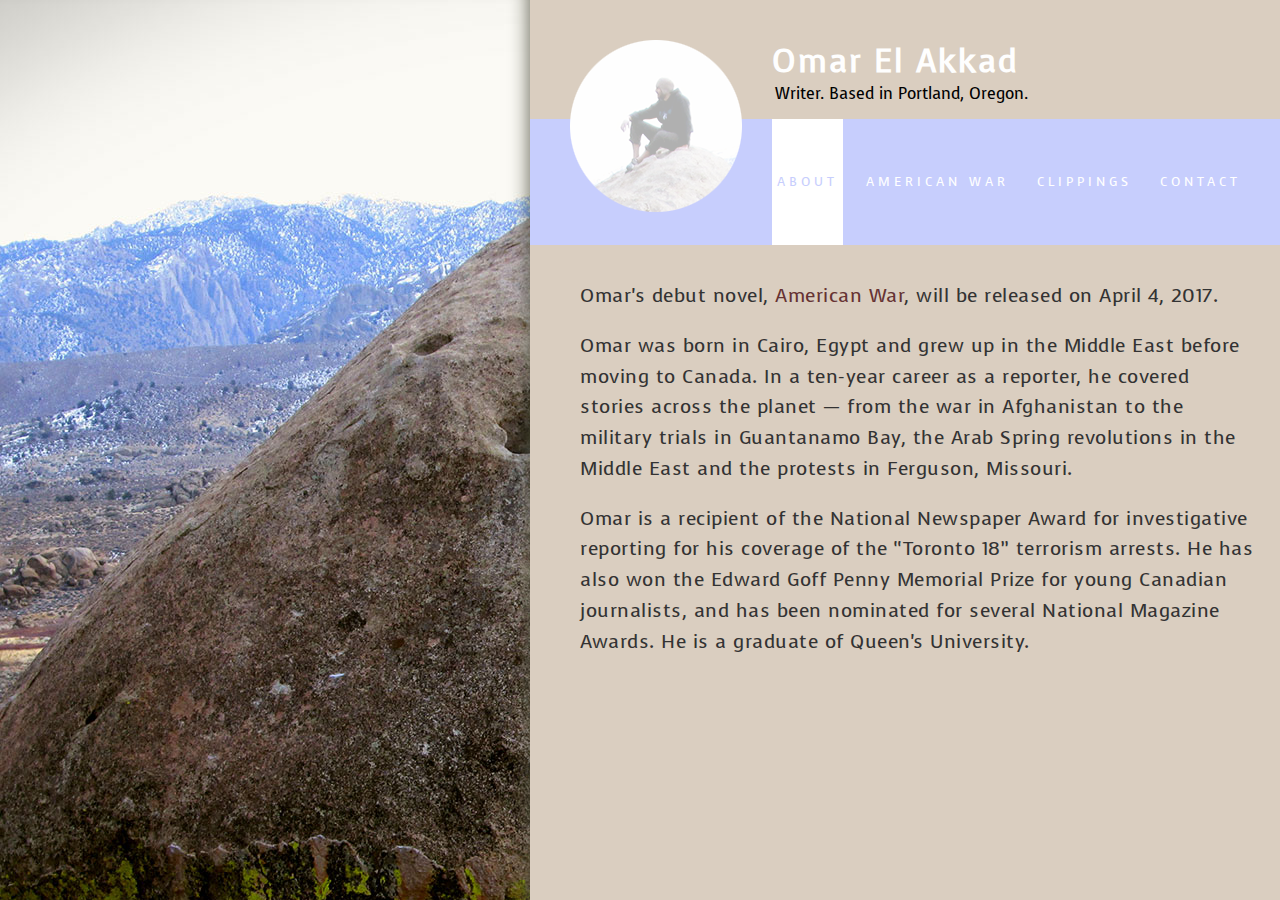
==== index.html @ 366035cb "Initial commit." ====
<!DOCTYPE html>
<html>
<head>
  <title>Omar El Akkad</title>
  <link rel="stylesheet" href="css/main1.css"/>
  <link href='https://fonts.googleapis.com/css?family=Voces' rel='stylesheet' type='text/css'>
  <link rel="apple-touch-icon" sizes="57x57" href="/apple-touch-icon-57x57.png">
  <link rel="apple-touch-icon" sizes="60x60" href="/apple-touch-icon-60x60.png">
  <link rel="apple-touch-icon" sizes="72x72" href="/apple-touch-icon-72x72.png">
  <link rel="apple-touch-icon" sizes="76x76" href="/apple-touch-icon-76x76.png">
  <link rel="apple-touch-icon" sizes="114x114" href="/apple-touch-icon-114x114.png">
  <link rel="apple-touch-icon" sizes="120x120" href="/apple-touch-icon-120x120.png">
  <link rel="apple-touch-icon" sizes="144x144" href="/apple-touch-icon-144x144.png">
  <link rel="apple-touch-icon" sizes="152x152" href="/apple-touch-icon-152x152.png">
  <link rel="apple-touch-icon" sizes="180x180" href="/apple-touch-icon-180x180.png">
  <link rel="icon" type="image/png" href="/favicon-32x32.png" sizes="32x32">
  <link rel="icon" type="image/png" href="/android-chrome-192x192.png" sizes="192x192">
  <link rel="icon" type="image/png" href="/favicon-96x96.png" sizes="96x96">
  <link rel="icon" type="image/png" href="/favicon-16x16.png" sizes="16x16">
  <link rel="manifest" href="/manifest.json">
  <link rel="mask-icon" href="/safari-pinned-tab.svg" color="#5bbad5">
  <meta name="msapplication-TileColor" content="#da532c">
  <meta name="msapplication-TileImage" content="/mstile-144x144.png">
  <meta name="theme-color" content="#ffffff">
</head>
<body>
<div class="wrapper">
  <div class="rightbar">
    <div class="iconbar">
      <div class="icon"></div>
      <div class="title-and-description">
        <div class="title sans">Omar El Akkad</div>
        <div class="description bodytext">Writer. Based in Portland, Oregon.</div>
      </div>
      <div class="menubar bodytext menutext">
        <ul>
          <li class="active"><a href="/index.html">about</a></li>
          <li><a href="/americanwar.html">american war</a></li>
          <li><a href="/clippings.html">clippings</a></li>
          <li><a href="/contact.html">contact</a></li>
        </ul>
      </div>
    </div>
    <div class="righttext bodytext">
      <p>
      Omar's debut novel, <a rel="external" target="_blank" href="http://bit.ly/2ix4igz" class="rightlink">American War</a>, will be released on April 4, 2017.
      </p>
      <p>
        Omar was born in Cairo, Egypt and grew up in the Middle East before
        moving to Canada. In a ten-year career as a reporter, he covered
        stories across the planet &mdash; from the war in Afghanistan to the
        military trials in Guantanamo Bay, the Arab Spring revolutions in the
        Middle East and the protests in Ferguson, Missouri.
      </p>

      <p>
        Omar is a recipient of the National Newspaper Award for investigative
        reporting for his coverage of the &ldquo;Toronto 18&rdquo;
        terrorism arrests.  He has also won the Edward Goff Penny Memorial
        Prize for young Canadian journalists, and has been nominated for
        several National Magazine Awards.  He is a graduate of Queen's
        University.
      </p>
    </div>
  </div>
  <div class="image-background-container">
    <div class="image-background">
    </div>
  </div>
</div>
</body>
</html>
---- css/main1.css ----
html, body
{
  height: 100%;
  margin: 0px;
  padding: 0px;
  background-color: #dacec0;
}

a 
{
  color: inherit;
  text-decoration: inherit;
}

.title 
{
  font-size: 2em;
  color: #FEFEFE;
  font-weight: 700;
}

.menutext {
  font-size: 0.8em;
  letter-spacing: 4px;
  text-transform: uppercase;
}

.sans
{
  font-family: 'Voces', sans-serif;
  letter-spacing: 2px;
}

.bodytext 
{
  font-family: 'Voces', sans-serif;
}

.wrapper
{
  min-height: 100%;
  height: 100%;
}

.image-background 
{
  background-image: url(/images/background.jpg);
  background-color: black;
  background-position: 0px -40px;
  width: 810px;
  height: 200%;
  background-repeat: no-repeat;
  z-index: 1;
  right: 750px;
  position: absolute;
  box-shadow: inset 0px -20px 20px #554;
}

.image-background-container 
{
  width: 100%;
  height: 100%;
  position: fixed;
  top: 0px;
  pointer-events: none;
}

.rightbar 
{
  float: right;
  z-index: 1000;
  width: 750px;
  min-height: 100%;
  height: 100%;
  z-index: 10;
}

.title-and-description
{
  padding-top: 40px;
  margin-left: 242px;
  height: 66px;
}

.description {
  margin-left: 3px;
}

.iconbar {
  height: 231px;
  z-index: 100;
}

.icon {
  margin-left: 40px;
  width: 172px;
  height: 172px;
  background-image: url(/images/icon.png);
  z-index: 100;
  position: absolute;
  top: 40px;
}

.menubar {
  height: 126px;
  background-color: #c7cefd;
}

.menubar ul {
  list-style-type: none;
  margin-left: 242px;
  padding: 0px;
}

.menubar li {
  display: inline-block;
  margin: 0px;
  padding: 0px;
  color: white;
  margin-right: 10px;
}

.menubar li a {
  display: inline-block;
  line-height: 126px;
  padding-left: 5px;
  padding-right: 5px;
}

.menubar ul:hover li a {
  color: white;
  background-color: #c7cefd;
  transition: 0.5s all;
}

.menubar ul li:hover a {
  background-color: white;
  color: #c7cefd;
  cursor: pointer;
  transition: 0.5s all;
}

.menubar li.active {
  background-color: white;
  color: #c7cefd;
}

.righttext {
  margin: 50px;
  margin-right: 25px;
  line-height: 1.6em;
  font-size: 1.2em;
  color: #333;
  letter-spacing: 0.5px;
}

.rightlink {
  color: #633;
}

.rightlink.small {
  font-size: 0.8em;
}

.rightlink:hover {
  text-decoration: underline;
}

.righttext ul {
  list-style-type: none;
}

.righttext .quote {
  margin-bottom: 0;
  font-size: 1.2em;
  font-style: italic;
}

.righttext .attribution{
  margin-bottom: 1em;
  font-size: 0.8em;
}

.external-link {
  display: inline-block;
  width: 10px;
  height: 10px;
  background-image: url(/images/black_external_link_icon.png);
  opacity: 0.8;
  margin-right: 10px;
}

.facebook-link {
  display: inline-block;
  width: 32px;
  height: 30px;
  background-image: url(/images/facebook.png);
  margin-right: 10px;
}

.twitter-link {
  display: inline-block;
  width: 32px;
  height: 30px;
  background-image: url(/images/twitter.png);
  margin-right: 10px;
}

.email-link {
  display: inline-block;
  width: 32px;
  height: 30px;
  background-image: url(/images/email.png);
  margin-right: 10px;
}

.share-item a {
  vertical-align: top;
  line-height: 30px;
}

.paragraph {
  margin-bottom: 1em;
}

.left-cover {
  width: 325px;
  height: 494px;
  background-image: url(/images/cover.png);
  background-size: 325px;
}

.right-cover {
  display: flex;
  flex-direction: column;
  justify-content: space-between;
  width: 50%;
  margin-left: 1em;
  line-height: 1.5em;
}

.right-cover ul {
  margin-bottom: 0;
}

.right-cover ul li {
  line-height: 1.2em;
}

.cover {
  display: flex;
  flex-direction: row;
  margin-bottom: 2em;
}

@media screen and (max-width: 900px) {
  .rightbar {
    float: none;
    width: 100%;
    min-width: 750px;
    height: 100%;
  }
  .image-background {
    display: none;
  }
}
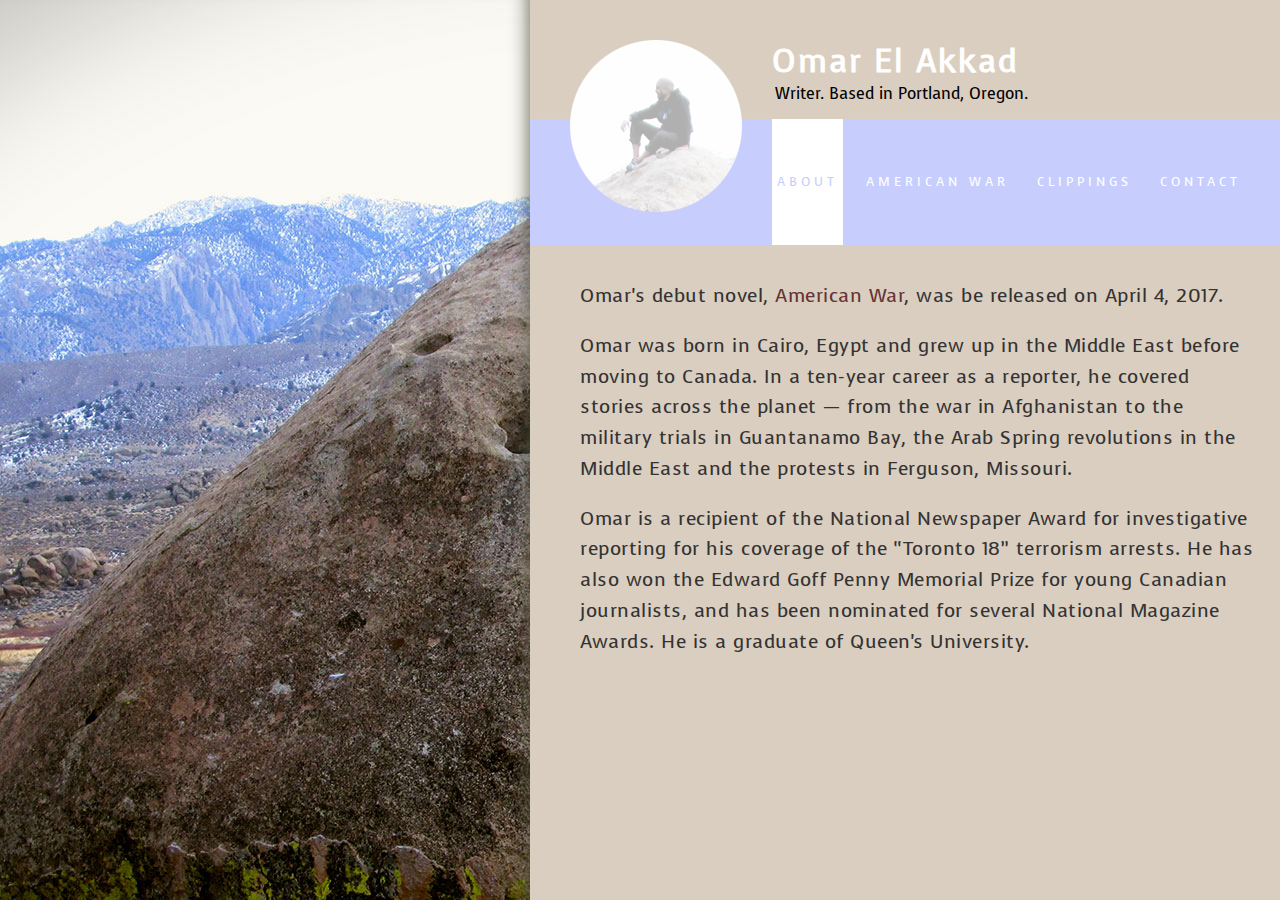
==== commit 7c935013: "Update index.html" ====
--- a/index.html
+++ b/index.html
@@ -43,7 +43,7 @@
     </div>
     <div class="righttext bodytext">
       <p>
-      Omar's debut novel, <a rel="external" target="_blank" href="http://bit.ly/2ix4igz" class="rightlink">American War</a>, will be released on April 4, 2017.
+      Omar's debut novel, <a rel="external" target="_blank" href="http://bit.ly/2ix4igz" class="rightlink">American War</a>, was be released on April 4, 2017.
       </p>
       <p>
         Omar was born in Cairo, Egypt and grew up in the Middle East before
